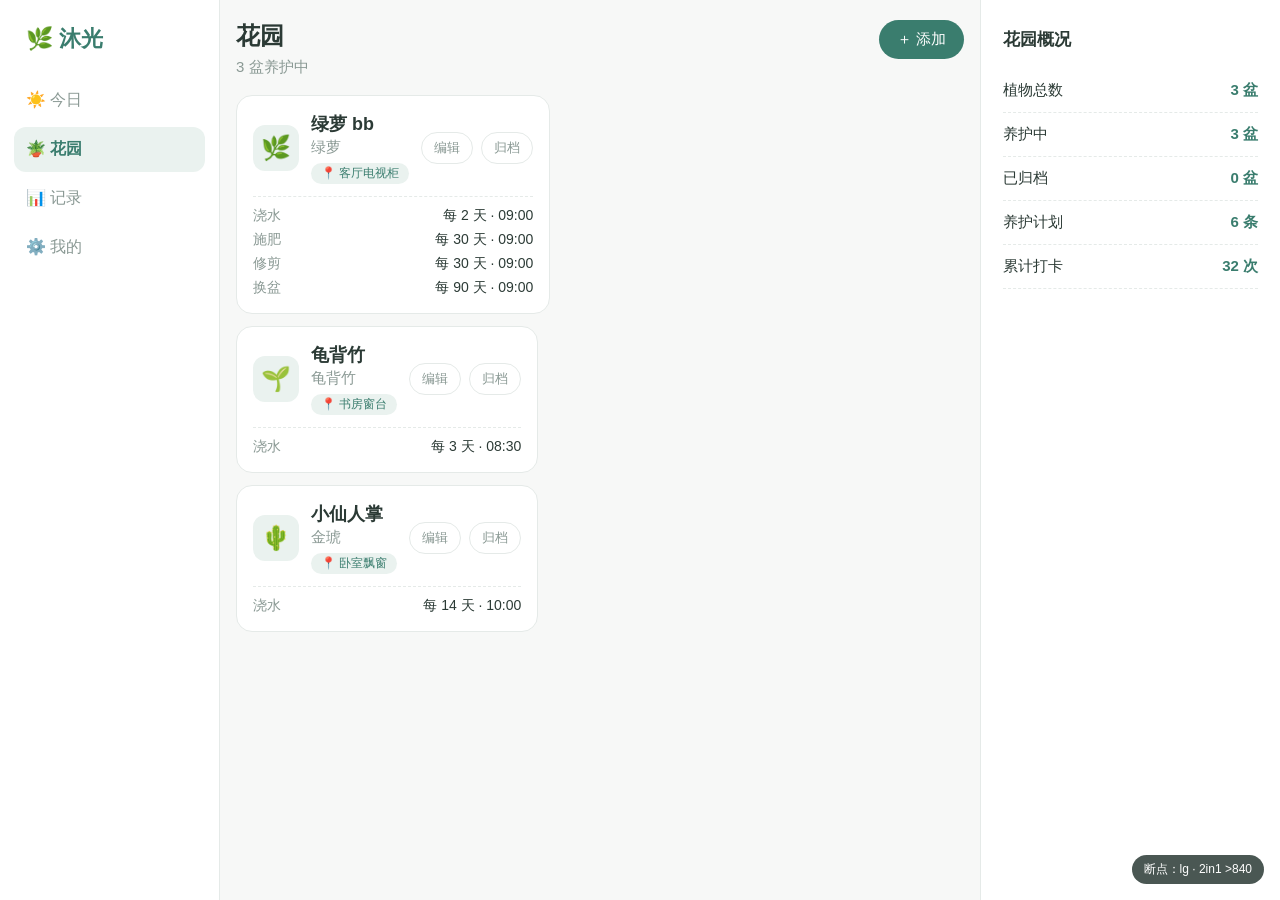
==== docs/garden.html @ 33b49bb6 "feat: 沐光 · 植物养护助手 —— 鸿蒙 App + 微信小程序 + web 可交互版（三端同源） - entry/ 鸿蒙端：ArkTS 分层架构，周期到期规则 + RelationalStor" ====
<!DOCTYPE html>
<html lang="zh-CN">
<head>
<meta charset="UTF-8">
<meta name="viewport" content="width=device-width, initial-scale=1.0">
<title>沐光 · 花园</title>
<link rel="icon" type="image/png" href="assets/icon.png">
<link rel="stylesheet" href="assets/app.css">
</head>
<body>

<div class="app">
  <nav class="sidenav">
    <div class="logo">🌿 沐光</div>
    <a href="index.html">☀️ 今日</a>
    <a class="active" href="garden.html">🪴 花园</a>
    <a href="record.html">📊 记录</a>
    <a href="settings.html">⚙️ 我的</a>
  </nav>

  <main class="content">
    <div class="topbar">
      <div>
        <h1>花园</h1>
        <div class="sub" id="countLabel"></div>
      </div>
      <button class="btn-add" id="btnAdd">＋ 添加</button>
    </div>

    <div class="plant-list" id="plantList"></div>

    <div class="empty" id="emptyView">
      <div class="icon">🪴</div>
      <p>花园里还没有植物</p>
      <button class="btn-primary" id="btnAddEmpty">添加第一盆植物</button>
    </div>
  </main>

  <aside class="overview">
    <h3>花园概况</h3>
    <div class="stat"><span>植物总数</span><b id="ovTotal">0 盆</b></div>
    <div class="stat"><span>养护中</span><b id="ovActive">0 盆</b></div>
    <div class="stat"><span>已归档</span><b id="ovArchived">0 盆</b></div>
    <div class="stat"><span>养护计划</span><b id="ovPlans">0 条</b></div>
    <div class="stat"><span>累计打卡</span><b id="ovCheckins">0 次</b></div>
  </aside>
</div>

<nav class="tabbar">
  <a href="index.html"><span class="ico">☀️</span>今日</a>
  <a class="active" href="garden.html"><span class="ico">🪴</span>花园</a>
  <a href="record.html"><span class="ico">📊</span>记录</a>
</nav>

<!-- 植物编辑弹出层（新增 / 编辑共用） -->
<div class="mask" id="mask">
  <div class="sheet">
    <div class="title-row">
      <h2 id="sheetTitle">添加植物</h2>
      <button class="close" id="btnCloseSheet">✕</button>
    </div>

    <div class="field" id="fNickname">
      <label>昵称（必填）</label>
      <input type="text" id="nickname" placeholder="例如：绿萝 bb" maxlength="12">
      <div class="err">请填写植物昵称</div>
    </div>
    <div class="field">
      <label>品种</label>
      <input type="text" id="species" placeholder="例如：绿萝" maxlength="12">
    </div>
    <div class="field">
      <label>位置</label>
      <input type="text" id="place" placeholder="例如：客厅电视柜" maxlength="12">
    </div>

    <div class="plan-block">
      <h3>养护计划</h3>
      <p class="plan-tip">点类型名可选常用类型，也可以自己输入，如“擦叶子”“转盆”；每盆最多 6 条</p>
      <div id="planRows"></div>
      <button class="btn-ghost" id="btnAddPlan">＋ 添加养护项</button>
    </div>

    <button class="btn-save" id="btnSave">保存</button>
  </div>
</div>

<!-- 养护类型选择器 -->
<div class="picker-mask" id="pickerMask">
  <div class="picker">
    <h3>选择养护类型</h3>
    <div class="preset-row" id="presetRow"></div>
    <p class="picker-label">自定义类型</p>
    <div class="custom-row">
      <input id="customType" placeholder="输入名称，如：擦叶子" maxlength="8">
      <button id="btnCustomOk">确定</button>
    </div>
    <button class="cancel" id="btnPickerCancel">取消</button>
  </div>
</div>

<div class="bp">断点：<span class="sm">sm · 手机 &lt;600</span><span class="md">md · 平板 600–840</span><span class="lg">lg · 2in1 &gt;840</span></div>

<script src="assets/app.js"></script>
<script>
  (function () {
    var editingId = 0;   // 0 = 新增
    var pickerChip = null;

    /* ---------- 列表渲染 ---------- */
    function render() {
      var plants = MG.state().plants;
      var list = document.getElementById('plantList');
      var empty = plants.length === 0;
      list.style.display = empty ? 'none' : 'flex';
      document.getElementById('emptyView').style.display = empty ? 'block' : 'none';

      list.innerHTML = plants.map(function (p) {
        var plans = MG.plansOf(p.id);
        var archived = p.status !== MG.PS.ACTIVE;
        var html = '<div class="plant' + (archived ? ' archived' : '') + '" data-id="' + p.id + '">';
        html += '<div class="head">' +
                '<div class="avatar">' + MG.emojiFor(p) + '</div>' +
                '<div class="info">' +
                  '<div class="name">' + MG.esc(p.name) + '</div>' +
                  '<div class="species">' + MG.esc(p.species || '未填写品种') + '</div>' +
                  '<span class="loc">📍 ' + MG.esc(p.place || '未填写位置') + '</span>' +
                '</div>' +
                '<div class="ops">' +
                  '<button data-act="edit">编辑</button>' +
                  (archived
                    ? '<button data-act="restore">恢复</button><button class="danger" data-act="delete">删除</button>'
                    : '<button data-act="archive">归档</button>') +
                '</div>' +
                '</div>';
        if (plans.length > 0) {
          html += '<div class="plans">' + plans.map(function (pl) {
            return '<div class="plan"><span>' + MG.esc(pl.type) + '</span><b>每 ' + pl.intervalDays + ' 天 · ' + MG.esc(pl.remindTime) + '</b></div>';
          }).join('') + '</div>';
        }
        html += '</div>';
        return html;
      }).join('');

      var active = plants.filter(function (p) { return p.status === MG.PS.ACTIVE; }).length;
      document.getElementById('countLabel').textContent = active + ' 盆养护中';
      var ov = MG.overview();
      document.getElementById('ovTotal').textContent = ov.plantTotal + ov.archived + ' 盆';
      document.getElementById('ovActive').textContent = ov.plantTotal + ' 盆';
      document.getElementById('ovArchived').textContent = ov.archived + ' 盆';
      document.getElementById('ovPlans').textContent = ov.planTotal + ' 条';
      document.getElementById('ovCheckins').textContent = ov.checkins + ' 次';
    }

    /* ---------- 编辑弹层 ---------- */
    function planRowHtml(type, interval, time) {
      return '<div class="plan-row">' +
        '<button class="type-chip" data-act="picktype">' + MG.esc(type) + ' ▾</button>' +
        '<span style="color:var(--text2);font-size:14px">每</span>' +
        '<input type="number" class="p-interval" value="' + interval + '" min="1" max="365" style="width:56px" title="周期天数">' +
        '<span style="color:var(--text2);font-size:14px">天</span>' +
        '<input type="time" class="p-time" value="' + MG.esc(time) + '" title="提醒时刻">' +
        '<button class="del" data-act="delrow">删除</button>' +
        '</div>';
    }
    function openSheet(id) {
      editingId = id || 0;
      document.getElementById('sheetTitle').textContent = editingId ? '编辑植物' : '添加植物';
      var p = editingId ? MG.plantById(editingId) : null;
      document.getElementById('nickname').value = p ? p.name : '';
      document.getElementById('species').value = p ? (p.species || '') : '';
      document.getElementById('place').value = p ? (p.place || '') : '';
      document.getElementById('fNickname').classList.remove('invalid');
      var rows = document.getElementById('planRows');
      if (p) {
        var plans = MG.plansOf(p.id);
        rows.innerHTML = plans.length > 0
          ? plans.map(function (pl) { return planRowHtml(pl.type, pl.intervalDays, pl.remindTime); }).join('')
          : planRowHtml('浇水', 2, '09:00');
      } else {
        rows.innerHTML = planRowHtml('浇水', 2, '09:00');
      }
      document.getElementById('mask').classList.add('open');
    }
    function closeSheet() { document.getElementById('mask').classList.remove('open'); }

    function collectPlans() {
      var rows = Array.prototype.slice.call(document.querySelectorAll('#planRows .plan-row'));
      return rows.map(function (row) {
        return {
          type: row.querySelector('.type-chip').textContent.replace(' ▾', '').trim(),
          intervalDays: Math.max(1, parseInt(row.querySelector('.p-interval').value, 10) || 1),
          remindTime: row.querySelector('.p-time').value || '09:00'
        };
      }).filter(function (pl) { return pl.type !== ''; });
    }

    function saveSheet() {
      var name = document.getElementById('nickname').value.trim();
      var f = document.getElementById('fNickname');
      if (name === '') { f.classList.add('invalid'); return; }
      var plans = collectPlans();
      if (plans.length === 0) { MG.toast('至少保留一条养护计划'); return; }
      if (plans.length > MG.MAX_PLANS) { MG.toast('每盆最多 ' + MG.MAX_PLANS + ' 条养护计划'); return; }
      var form = {
        id: editingId, name: name,
        species: document.getElementById('species').value.trim(),
        place: document.getElementById('place').value.trim(),
        plans: plans
      };
      if (editingId) { MG.updatePlant(form); MG.toast('已保存'); }
      else { MG.addPlant(form); MG.toast('已添加 ' + name); }
      closeSheet();
      render();
    }

    /* ---------- 事件 ---------- */
    document.getElementById('btnAdd').addEventListener('click', function () { openSheet(0); });
    document.getElementById('btnAddEmpty').addEventListener('click', function () { openSheet(0); });
    document.getElementById('btnCloseSheet').addEventListener('click', closeSheet);
    document.getElementById('mask').addEventListener('click', function (e) { if (e.target === this) { closeSheet(); } });
    document.getElementById('btnSave').addEventListener('click', saveSheet);
    document.getElementById('nickname').addEventListener('input', function () {
      document.getElementById('fNickname').classList.remove('invalid');
    });

    document.getElementById('btnAddPlan').addEventListener('click', function () {
      var rows = document.querySelectorAll('#planRows .plan-row').length;
      if (rows >= MG.MAX_PLANS) { MG.toast('每盆最多 ' + MG.MAX_PLANS + ' 条养护计划'); return; }
      document.getElementById('planRows').insertAdjacentHTML('beforeend', planRowHtml('施肥', 30, '09:00'));
    });

    document.getElementById('planRows').addEventListener('click', function (e) {
      var btn = e.target.closest('button');
      if (!btn) { return; }
      var act = btn.getAttribute('data-act');
      if (act === 'picktype') {
        pickerChip = btn;
        document.getElementById('customType').value = '';
        document.getElementById('pickerMask').classList.add('open');
      } else if (act === 'delrow') {
        var rows = document.querySelectorAll('#planRows .plan-row');
        if (rows.length <= 1) { MG.toast('至少保留一条养护计划'); return; }
        btn.closest('.plan-row').remove();
      }
    });

    // 列表操作：编辑 / 归档 / 恢复 / 删除
    document.getElementById('plantList').addEventListener('click', function (e) {
      var btn = e.target.closest('button[data-act]');
      if (!btn) { return; }
      var id = +btn.closest('.plant').getAttribute('data-id');
      var act = btn.getAttribute('data-act');
      if (act === 'edit') { openSheet(id); }
      else if (act === 'archive') { MG.setArchived(id, true); render(); MG.toast('已归档'); }
      else if (act === 'restore') { MG.setArchived(id, false); render(); MG.toast('已恢复养护'); }
      else if (act === 'delete') {
        var p = MG.plantById(id);
        if (window.confirm('确定删除「' + (p ? p.name : '') + '」？将同时删除它的养护计划与记录，无法恢复。')) {
          MG.deletePlant(id); render(); MG.toast('已删除');
        }
      }
    });

    /* ---------- 类型选择器 ---------- */
    document.getElementById('presetRow').innerHTML =
      MG.PRESETS.map(function (t) { return '<button class="preset" data-type="' + MG.esc(t) + '">' + MG.esc(t) + '</button>'; }).join('');
    document.getElementById('presetRow').addEventListener('click', function (e) {
      var btn = e.target.closest('.preset');
      if (!btn || !pickerChip) { return; }
      pickerChip.textContent = btn.getAttribute('data-type') + ' ▾';
      document.getElementById('pickerMask').classList.remove('open');
    });
    document.getElementById('btnCustomOk').addEventListener('click', function () {
      var name = document.getElementById('customType').value.trim();
      if (name === '') { MG.toast('请输入养护类型名称'); return; }
      if (name.length > 8) { MG.toast('类型名称不要超过 8 个字'); return; }
      if (pickerChip) { pickerChip.textContent = name + ' ▾'; }
      document.getElementById('pickerMask').classList.remove('open');
    });
    document.getElementById('btnPickerCancel').addEventListener('click', function () {
      document.getElementById('pickerMask').classList.remove('open');
    });
    document.getElementById('pickerMask').addEventListener('click', function (e) {
      if (e.target === this) { this.classList.remove('open'); }
    });

    render();
  })();
</script>
</body>
</html>
---- docs/assets/app.css ----
/* ============================================================
   沐光 · 植物养护助手 — web 可交互版共享样式
   与鸿蒙端 common/Constants.ets、memory-bank/DESIGN.md 第 4 节一致
   主色 #3A7D6E ｜ 卡片圆角 16 ｜ 字号 24/18/15 ｜ 三档断点 sm/md/lg
   ============================================================ */
:root {
  --primary: #3A7D6E;      /* 主色：柔和青绿 */
  --primary-soft: #EAF2EF; /* 主色浅底（chip / 头像 / 选中态） */
  --done: #7BAE7F;         /* 已完成 */
  --pending: #A8B5B0;      /* 待办 */
  --warn: #E0A458;         /* 已过时间 */
  --danger: #C25B5B;       /* 危险操作 */
  --bg: #F7F8F7;           /* 页面背景 */
  --card: #FFFFFF;         /* 卡片 */
  --text: #2B3A35;
  --text2: #8A9994;
  --line: #E5EAE8;
  --r: 16px;
}
* { margin: 0; padding: 0; box-sizing: border-box; }
body {
  font-family: "HarmonyOS Sans SC", "PingFang SC", "Microsoft YaHei", sans-serif;
  background: var(--bg); color: var(--text); min-height: 100vh;
  -webkit-font-smoothing: antialiased;
}
button { font-family: inherit; }

/* ===== 断点指示徽章（多端适配证据，截图时可入镜） ===== */
.bp {
  position: fixed; right: 16px; bottom: 16px; z-index: 99;
  background: var(--text); color: #fff; font-size: 12px;
  padding: 6px 12px; border-radius: 999px; opacity: .85;
}
.bp .sm { display: inline; } .bp .md { display: none; } .bp .lg { display: none; }
@media (min-width: 600px)  { .bp .sm { display: none; } .bp .md { display: inline; } }
@media (min-width: 841px)  { .bp .md { display: none; } .bp .lg { display: inline; } }

/* ===== 整体布局：sm 单列 / md 侧栏+双列 / lg 三栏 ===== */
.app { display: grid; grid-template-columns: 1fr; min-height: 100vh; }
@media (min-width: 600px) {
  .app { grid-template-columns: 200px 1fr; }
  .sidenav { display: flex !important; }
  .tabbar  { display: none !important; }
  .content { padding: 28px 28px 28px; max-width: 860px; }
  .todo-list { display: grid; grid-template-columns: 1fr 1fr; gap: 14px; align-items: start; }
  .plant-list { display: grid; grid-template-columns: 1fr 1fr; gap: 14px; align-items: start; }
}
@media (min-width: 841px) {
  .app { grid-template-columns: 220px 1fr 300px; }
  .overview { display: block !important; }
}

/* ===== 左侧导航（md / lg） ===== */
.sidenav {
  display: none; flex-direction: column; gap: 4px;
  background: var(--card); border-right: 1px solid var(--line); padding: 24px 14px;
}
.sidenav .logo { font-size: 22px; font-weight: 600; color: var(--primary); padding: 0 12px 20px; }
.sidenav a {
  display: flex; align-items: center; gap: 10px; text-decoration: none;
  color: var(--text2); font-size: 16px; padding: 12px; border-radius: 12px;
}
.sidenav a.active { background: var(--primary-soft); color: var(--primary); font-weight: 600; }
.sidenav a:hover { background: #F0F4F2; }

/* ===== 中间内容区 ===== */
.content { padding: 20px 16px 90px; }
.topbar { display: flex; justify-content: space-between; align-items: flex-start; margin-bottom: 18px; }
.topbar h1 { font-size: 24px; font-weight: 600; }
.topbar .date, .topbar .sub { color: var(--text2); font-size: 15px; margin-top: 6px; }
.topbar a.settings { color: var(--primary); text-decoration: none; font-size: 15px; padding-top: 8px; }
.topbar a.back { color: var(--primary); text-decoration: none; font-size: 26px; line-height: 1; padding: 2px 10px 0 0; }
.btn-add { background: var(--primary); color: #fff; border: none; font-size: 15px;
  padding: 10px 18px; border-radius: 999px; cursor: pointer; }
.btn-add:hover { opacity: .92; }

/* ===== 今日进度卡 ===== */
.progress-card {
  background: var(--card); border: 1px solid var(--line); border-radius: var(--r);
  padding: 18px; margin-bottom: 16px;
}
.progress-card .row { display: flex; justify-content: space-between; align-items: center; }
.progress-card .label { font-size: 18px; font-weight: 600; }
.progress-card .num { color: var(--primary); font-size: 18px; font-weight: 600; }
.bar { height: 8px; background: #EDF1F0; border-radius: 999px; margin-top: 14px; overflow: hidden; }
.bar i { display: block; height: 100%; background: var(--primary); border-radius: 999px; transition: width .3s; }
.cheer { color: var(--text2); font-size: 15px; margin-top: 10px; display: none; }
.all-done .cheer { display: block; }

/* ===== 今日待办：按植物分组卡片 ===== */
.todo-list { display: flex; flex-direction: column; gap: 12px; }
.plant-card {
  background: var(--card); border: 1px solid var(--line); border-radius: var(--r);
  padding: 16px;
}
.plant-card .pc-head { display: flex; justify-content: space-between; align-items: center; }
.plant-card .pc-name { font-size: 18px; font-weight: 600; }
.plant-card .pc-count { font-size: 15px; color: var(--text2); }
.plant-card.all-done .pc-count { color: var(--done); }
.plant-card .pc-place { font-size: 12px; color: var(--text2); margin-top: 4px; }
.plant-card .pc-tasks { margin-top: 8px; }
/* 折叠：养护项超过 3 项默认收起，点"展开全部"看全（与 App 今日页一致） */
.plant-card .todo.extra { display: none; }
.plant-card.open .todo.extra { display: flex; }
.plant-card .pc-toggle {
  display: flex; justify-content: space-between; align-items: center;
  margin-top: 8px; padding-top: 12px; border-top: 1px solid var(--line);
  color: var(--primary); font-size: 15px; cursor: pointer; user-select: none;
}
.plant-card .pc-toggle:hover { opacity: .8; }

.todo {
  display: flex; align-items: center; gap: 14px; position: relative;
  padding: 12px 0;
}
.todo + .todo { border-top: 1px solid var(--line); }
.todo .meta { flex: 1; min-width: 0; }
.todo .time-row { display: flex; align-items: center; gap: 8px; font-size: 15px; color: var(--text2); }
.tag-overdue {
  display: none; font-size: 12px; color: #fff; background: var(--warn);
  padding: 2px 8px; border-radius: 999px;
}
.todo.overdue .tag-overdue { display: inline-block; }
.todo .type { font-size: 15px; color: var(--text2); margin-top: 4px; }
.todo.done .type { color: var(--pending); }
.todo.done .time-row { color: var(--pending); }

.circle {
  width: 44px; height: 44px; border-radius: 50%; border: 2px solid var(--pending);
  background: transparent; cursor: pointer; flex-shrink: 0;
  display: flex; align-items: center; justify-content: center; font-size: 20px; color: transparent;
  transition: transform .12s;
}
.circle:active { transform: scale(.9); }
.todo.done .circle { background: var(--done); border-color: var(--done); color: #fff; }

/* ===== 空状态 ===== */
.empty { display: none; text-align: center; padding: 70px 20px; }
.empty .icon { font-size: 52px; }
.empty p { color: var(--text2); font-size: 16px; margin: 16px 0 22px; }
.btn-primary {
  display: inline-block; background: var(--primary); color: #fff; text-decoration: none;
  font-size: 17px; padding: 13px 26px; border-radius: 999px; border: none; cursor: pointer;
}
.btn-primary:hover { opacity: .92; }

/* ===== 底部 Tab（仅 sm） ===== */
.tabbar {
  display: flex; position: fixed; left: 0; right: 0; bottom: 0;
  background: var(--card); border-top: 1px solid var(--line); padding: 8px 0 14px;
}
.tabbar a {
  flex: 1; text-align: center; text-decoration: none; color: var(--text2); font-size: 13px;
}
.tabbar a .ico { display: block; font-size: 22px; margin-bottom: 2px; }
.tabbar a.active { color: var(--primary); font-weight: 600; }

/* ===== 右侧信息栏（仅 lg） ===== */
.overview {
  display: none; background: var(--card); border-left: 1px solid var(--line);
  padding: 28px 22px;
}
.overview h3 { font-size: 17px; margin-bottom: 18px; }
.stat { display: flex; justify-content: space-between; padding: 12px 0; border-bottom: 1px dashed var(--line); font-size: 15px; }
.stat b { color: var(--primary); }
.donut-wrap { text-align: center; padding: 10px 0 18px; }
.donut { width: 120px; height: 120px; border-radius: 50%;
  background: conic-gradient(var(--primary) 0 25%, #EDF1F0 25% 100%);
  display: inline-flex; align-items: center; justify-content: center; }
.donut i { width: 88px; height: 88px; background: var(--card); border-radius: 50%;
  display: flex; align-items: center; justify-content: center; font-style: normal; font-size: 22px; font-weight: 600; }

/* ===== 演示工具条（原型演示专用） ===== */
.demo {
  position: fixed; left: 16px; bottom: 16px; z-index: 99; display: flex; gap: 6px;
  background: var(--card); border: 1px solid var(--line); border-radius: 999px; padding: 5px;
  box-shadow: 0 2px 10px rgba(0,0,0,.06);
}
.demo button {
  border: none; background: transparent; font-size: 13px; color: var(--text2);
  padding: 6px 12px; border-radius: 999px; cursor: pointer;
}
.demo button:hover { color: var(--primary); }

/* ===== 花园页：植物卡片 ===== */
.plant-list { display: flex; flex-direction: column; gap: 12px; }
.plant { background: var(--card); border: 1px solid var(--line); border-radius: var(--r); padding: 16px; }
.plant .head { display: flex; align-items: center; gap: 12px; }
.plant .avatar { width: 46px; height: 46px; border-radius: 12px; background: var(--primary-soft);
  display: flex; align-items: center; justify-content: center; font-size: 24px; flex-shrink: 0; }
.plant .info { flex: 1; min-width: 0; }
.plant .name { font-size: 18px; font-weight: 600; }
.plant .species { font-size: 15px; color: var(--text2); margin-top: 2px; }
.plant .loc { display: inline-block; font-size: 12px; color: var(--primary);
  background: var(--primary-soft); border-radius: 999px; padding: 2px 10px; margin-top: 6px; }
.plant .ops { display: flex; gap: 8px; flex-shrink: 0; }
.plant .ops button { border: 1px solid var(--line); background: transparent; color: var(--text2);
  font-size: 13px; padding: 6px 12px; border-radius: 999px; cursor: pointer; }
.plant .ops button:hover { color: var(--primary); border-color: var(--primary); }
.plant .ops button.danger:hover { color: var(--danger); border-color: var(--danger); }
.plant .plans { margin-top: 12px; border-top: 1px dashed var(--line); padding-top: 10px;
  display: flex; flex-direction: column; gap: 6px; }
.plant .plan { font-size: 14px; color: var(--text2); display: flex; justify-content: space-between; }
.plant .plan b { color: var(--text); font-weight: 500; }
.plant.archived { opacity: .55; }
.plant.archived .name::after { content: "（已归档）"; font-size: 13px; color: var(--text2); font-weight: 400; }

/* ===== 记录页 ===== */
.seg { display: inline-flex; background: #EDF1F0; border-radius: 999px; padding: 4px; margin-bottom: 16px; }
.seg button { border: none; background: transparent; font-size: 14px; color: var(--text2);
  padding: 8px 18px; border-radius: 999px; cursor: pointer; }
.seg button.on { background: var(--card); color: var(--primary); font-weight: 600;
  box-shadow: 0 1px 4px rgba(0,0,0,.08); }
.stat-card {
  background: var(--card); border: 1px solid var(--line); border-radius: var(--r);
  padding: 18px; margin-bottom: 16px; display: flex; align-items: center; gap: 18px;
}
.stat-card .donut { width: 96px; height: 96px; flex-shrink: 0; }
.stat-card .donut i { width: 70px; height: 70px; font-size: 18px; }
.stat-card .nums .t { font-size: 16px; font-weight: 600; }
.stat-card .nums .d { font-size: 14px; color: var(--text2); margin-top: 8px; line-height: 1.7; }
.stat-card .nums .d b { color: var(--text); }
.stat-card .nums .d .miss { color: var(--warn); }

.rec-group { margin-bottom: 18px; }
.group-date { font-size: 13px; color: var(--text2); margin: 0 2px 8px; }
.rec {
  background: var(--card); border: 1px solid var(--line); border-radius: var(--r);
  padding: 12px 14px; display: flex; align-items: center; gap: 12px; margin-bottom: 8px;
}
.rec .avatar { width: 38px; height: 38px; border-radius: 10px; background: var(--primary-soft);
  display: flex; align-items: center; justify-content: center; font-size: 20px; flex-shrink: 0; }
.rec .meta { flex: 1; min-width: 0; }
.rec .name { font-size: 16px; font-weight: 600; }
.rec .type { font-size: 13px; color: var(--text2); margin-top: 2px; }
.rec .time { font-size: 13px; color: var(--text2); flex-shrink: 0; }
.rec .ok { width: 24px; height: 24px; border-radius: 50%; background: var(--done); color: #fff;
  display: flex; align-items: center; justify-content: center; font-size: 14px; flex-shrink: 0; }
.rec .miss { width: 24px; height: 24px; border-radius: 50%; border: 1px dashed var(--pending);
  color: var(--pending); display: flex; align-items: center; justify-content: center; font-size: 13px; flex-shrink: 0; }
.rec.skipped { opacity: .6; }

/* ===== 设置页 ===== */
.group {
  background: var(--card); border: 1px solid var(--line); border-radius: var(--r);
  padding: 4px 16px; margin-bottom: 16px;
}
.group .g-title { font-size: 13px; color: var(--text2); padding: 14px 0 6px; }
.group .row { display: flex; justify-content: space-between; align-items: center;
  gap: 12px; padding: 13px 0; border-top: 1px solid var(--line); }
.group .row:first-of-type { border-top: none; }
.group .label { font-size: 16px; }
.group .label .sub { display: block; font-size: 12px; color: var(--text2); margin-top: 3px; }
.group .val { font-size: 14px; color: var(--text2); flex-shrink: 0; }
.switch { width: 48px; height: 28px; border-radius: 999px; border: none; background: #D8DFDC;
  position: relative; cursor: pointer; transition: background .2s; flex-shrink: 0; }
.switch::after { content: ""; position: absolute; left: 3px; top: 3px; width: 22px; height: 22px;
  border-radius: 50%; background: #fff; transition: left .2s; box-shadow: 0 1px 3px rgba(0,0,0,.2); }
.switch.on { background: var(--primary); }
.switch.on::after { left: 23px; }
.btn-line { border: 1px solid var(--line); background: transparent; color: var(--text2);
  font-size: 14px; padding: 8px 16px; border-radius: 999px; cursor: pointer; flex-shrink: 0; }
.btn-line:hover { color: var(--primary); border-color: var(--primary); }
.btn-danger-line { border: 1px solid var(--danger); background: transparent; color: var(--danger);
  font-size: 14px; padding: 8px 16px; border-radius: 999px; cursor: pointer; flex-shrink: 0; }
.btn-danger-line:hover { background: var(--danger); color: #fff; }

/* ===== 弹层：植物编辑 ===== */
.mask { display: none; position: fixed; inset: 0; background: rgba(30,40,37,.4); z-index: 50;
  align-items: flex-end; justify-content: center; }
.mask.open { display: flex; }
@media (min-width: 600px) { .mask { align-items: center; } }
.sheet { background: var(--card); width: 100%; max-width: 560px; max-height: 92vh; overflow-y: auto;
  border-radius: 20px 20px 0 0; padding: 20px 18px 28px; }
@media (min-width: 600px) { .sheet { border-radius: 20px; } }
.sheet .title-row { display: flex; justify-content: space-between; align-items: center; margin-bottom: 16px; }
.sheet .title-row h2 { font-size: 20px; }
.sheet .close { border: none; background: transparent; font-size: 20px; color: var(--text2); cursor: pointer; }
.field { margin-bottom: 14px; }
.field label { display: block; font-size: 15px; color: var(--text2); margin-bottom: 6px; }
.field input { width: 100%; font-size: 17px; padding: 12px 14px; border: 1px solid var(--line);
  border-radius: 12px; outline: none; background: #FAFBFA; }
.field input:focus { border-color: var(--primary); }
.field .err { display: none; color: var(--danger); font-size: 13px; margin-top: 6px; }
.field.invalid input { border-color: var(--danger); }
.field.invalid .err { display: block; }

.plan-block { border-top: 1px solid var(--line); margin-top: 6px; padding-top: 14px; }
.plan-block h3 { font-size: 16px; margin-bottom: 10px; }
.plan-tip { font-size: 12px; color: var(--text2); margin-bottom: 10px; }
.plan-row { background: #FAFBFA; border: 1px solid var(--line); border-radius: 12px;
  padding: 12px; margin-bottom: 10px; display: flex;
  gap: 8px; align-items: center; flex-wrap: wrap; }
.plan-row select, .plan-row input { font-size: 15px; padding: 8px; border: 1px solid var(--line);
  border-radius: 8px; background: #fff; outline: none; }
.plan-row .del { border: none; background: transparent; color: var(--danger); font-size: 14px; cursor: pointer; }
.type-chip { font-size: 15px; color: var(--primary); background: var(--primary-soft); border: none;
  border-radius: 8px; padding: 8px 12px; cursor: pointer; }
.type-chip:hover { opacity: .85; }
.btn-ghost { width: 100%; border: 1px dashed var(--pending); background: transparent;
  color: var(--text2); font-size: 15px; padding: 11px; border-radius: 12px; cursor: pointer; }
.btn-ghost:hover { color: var(--primary); border-color: var(--primary); }
.btn-save { width: 100%; margin-top: 16px; background: var(--primary); color: #fff; border: none;
  font-size: 17px; padding: 14px; border-radius: 999px; cursor: pointer; }
.btn-save:hover { opacity: .92; }

/* ===== 养护类型选择器 ===== */
.picker-mask { display: none; position: fixed; inset: 0; background: rgba(30,40,37,.4); z-index: 70;
  align-items: flex-end; justify-content: center; }
.picker-mask.open { display: flex; }
@media (min-width: 600px) { .picker-mask { align-items: center; } }
.picker { background: var(--card); width: 100%; max-width: 560px; border-radius: 20px 20px 0 0;
  padding: 20px 18px 28px; }
@media (min-width: 600px) { .picker { border-radius: 20px; } }
.picker h3 { font-size: 18px; margin-bottom: 4px; }
.preset-row { display: flex; gap: 8px; flex-wrap: wrap; margin: 14px 0 4px; }
.preset { font-size: 15px; color: var(--primary); background: var(--primary-soft); border: none;
  border-radius: 8px; padding: 9px 16px; cursor: pointer; }
.preset:hover { background: var(--primary); color: #fff; }
.picker-label { font-size: 12px; color: var(--text2); margin: 16px 0 8px; }
.custom-row { display: flex; gap: 10px; }
.custom-row input { flex: 1; font-size: 15px; padding: 11px 12px; border: 1px solid var(--line);
  border-radius: 10px; outline: none; background: #FAFBFA; }
.custom-row button { background: var(--primary); color: #fff; border: none; font-size: 15px;
  padding: 0 20px; border-radius: 10px; cursor: pointer; }
.picker .cancel { width: 100%; margin-top: 10px; background: transparent; border: none;
  color: var(--text2); font-size: 15px; padding: 11px; cursor: pointer; }

/* ===== 对话框 / Toast / 通知横幅 ===== */
.dialog-mask { display: none; position: fixed; inset: 0; background: rgba(30,40,37,.4); z-index: 80;
  align-items: center; justify-content: center; padding: 24px; }
.dialog-mask.open { display: flex; }
.dialog { background: var(--card); border-radius: 20px; padding: 22px 20px; width: 100%; max-width: 340px; }
.dialog h3 { font-size: 18px; margin-bottom: 10px; }
.dialog p { font-size: 14px; color: var(--text2); line-height: 1.7; margin-bottom: 18px; }
.dialog .ops { display: flex; gap: 10px; }
.dialog .ops button { flex: 1; border: none; font-size: 15px; padding: 12px; border-radius: 999px; cursor: pointer; }
.dialog .ops .cancel { background: #EDF1F0; color: var(--text2); }
.dialog .ops .confirm { background: var(--danger); color: #fff; }

.toast {
  position: fixed; left: 50%; bottom: 96px; transform: translateX(-50%) translateY(8px);
  background: var(--text); color: #fff; font-size: 14px; padding: 10px 18px;
  border-radius: 999px; opacity: 0; pointer-events: none; transition: opacity .25s, transform .25s;
  z-index: 90; max-width: 86vw; text-align: center;
}
.toast.show { opacity: .92; transform: translateX(-50%) translateY(0); }

/* web 版"通知"演示：顶部横幅（非系统通知） */
.notif {
  position: fixed; left: 50%; top: 14px; transform: translateX(-50%) translateY(-8px);
  background: var(--card); border: 1px solid var(--line); border-radius: 14px;
  box-shadow: 0 6px 24px rgba(30,40,37,.14); padding: 12px 16px; z-index: 95;
  display: flex; align-items: center; gap: 10px; font-size: 14px; max-width: 92vw;
  opacity: 0; pointer-events: none; transition: opacity .25s, transform .25s;
}
.notif.show { opacity: 1; transform: translateX(-50%) translateY(0); }
.notif .n-ico { font-size: 22px; }
.notif .n-body b { display: block; font-size: 14px; }
.notif .n-body span { font-size: 12px; color: var(--text2); }
.notif .n-tag { font-size: 11px; color: var(--warn); border: 1px solid var(--warn);
  border-radius: 999px; padding: 1px 8px; flex-shrink: 0; }
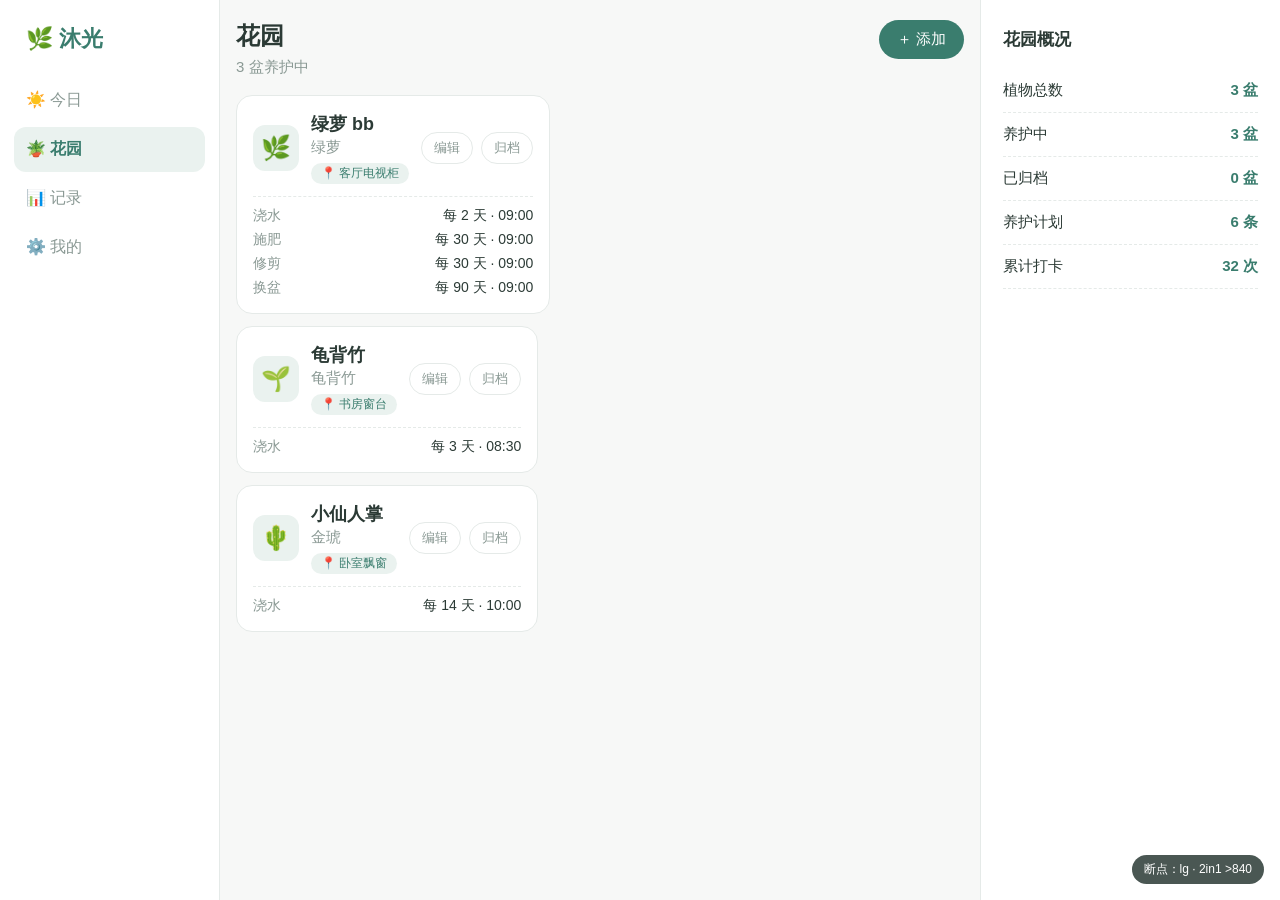
==== commit 42ec2bcb: "sync: 三端修复同步（10 个本地 commit 经 API 合并提交） - 73f01c8 新增 web 可交互版（docs/） - c1b20cf 新增微信小程序端（miniprogram/）" ====
--- a/docs/garden.html
+++ b/docs/garden.html
@@ -76,7 +76,7 @@
 
     <div class="plan-block">
       <h3>养护计划</h3>
-      <p class="plan-tip">点类型名可选常用类型，也可以自己输入，如“擦叶子”“转盆”；每盆最多 6 条</p>
+      <p class="plan-tip">点类型名可选常用类型，也可以自己输入，如“擦叶子”“转盆”；每盆最多 10 条</p>
       <div id="planRows"></div>
       <button class="btn-ghost" id="btnAddPlan">＋ 添加养护项</button>
     </div>
